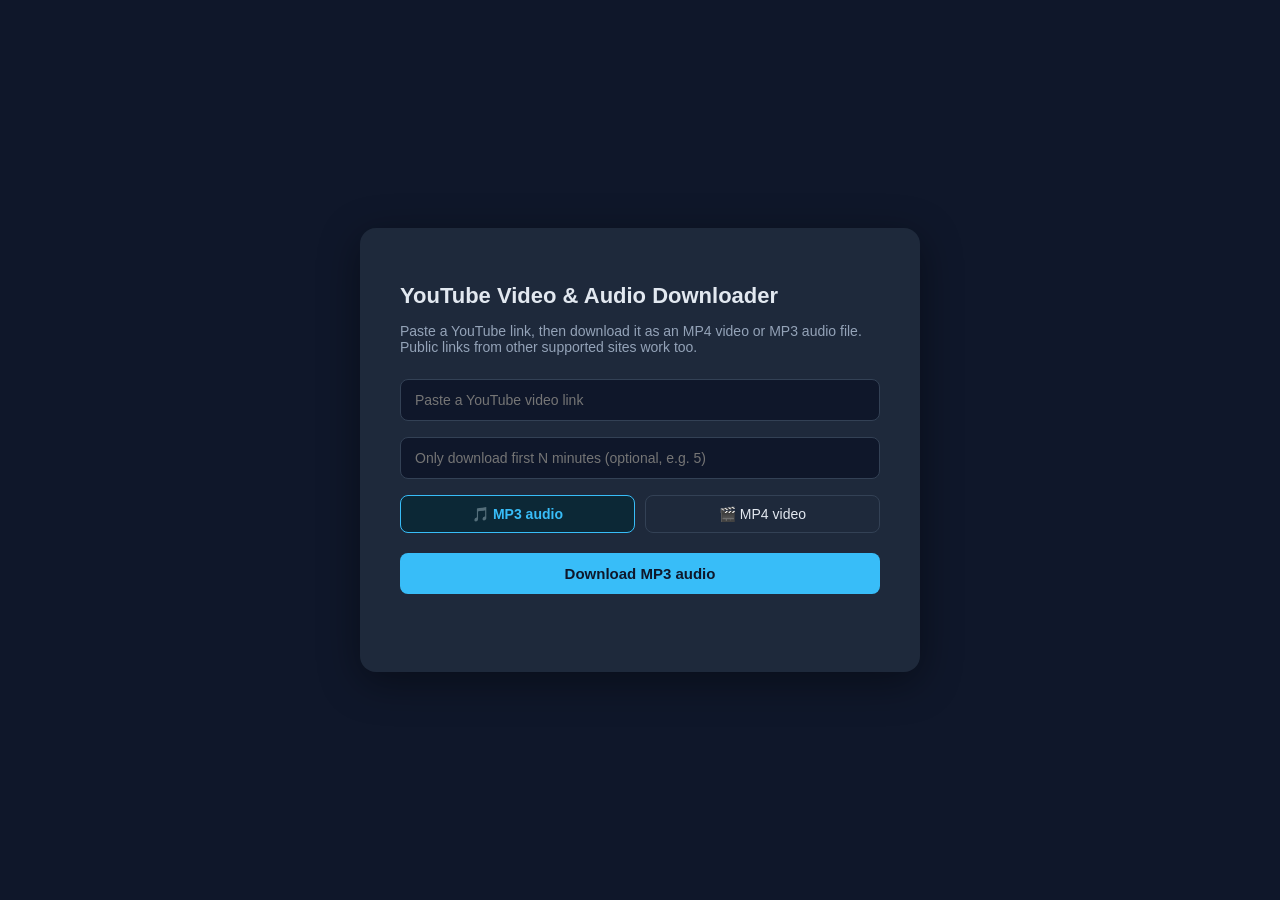
==== templates/index.html @ bb41671f "fix video download" ====
<!DOCTYPE html>
<html lang="en">
<head>
<meta charset="UTF-8">
<title>YouTube Video &amp; Audio Downloader</title>
<style>
  body {
    font-family: -apple-system, BlinkMacSystemFont, "Segoe UI", Arial, sans-serif;
    background: #0f172a;
    color: #e2e8f0;
    display: flex;
    align-items: center;
    justify-content: center;
    min-height: 100vh;
    margin: 0;
  }
  .card {
    background: #1e293b;
    border-radius: 16px;
    padding: 40px;
    width: 100%;
    max-width: 480px;
    box-shadow: 0 10px 40px rgba(0,0,0,0.4);
  }
  h1 {
    font-size: 22px;
    margin-bottom: 8px;
  }
  p.sub {
    color: #94a3b8;
    font-size: 14px;
    margin-bottom: 24px;
  }
  input[type="text"], input[type="number"] {
    width: 100%;
    padding: 12px 14px;
    border-radius: 8px;
    border: 1px solid #334155;
    background: #0f172a;
    color: #e2e8f0;
    font-size: 14px;
    box-sizing: border-box;
    margin-bottom: 16px;
  }
  .formats {
    display: flex;
    gap: 10px;
    margin-bottom: 20px;
  }
  .formats label {
    flex: 1;
    text-align: center;
    padding: 10px;
    border-radius: 8px;
    border: 1px solid #334155;
    cursor: pointer;
    font-size: 14px;
  }
  .formats input {
    display: none;
  }
  .formats input:checked + span {
    color: #38bdf8;
    font-weight: 600;
  }
  .formats label:has(input:checked) {
    border-color: #38bdf8;
    background: #0c2836;
  }
  button {
    width: 100%;
    padding: 12px;
    border: none;
    border-radius: 8px;
    background: #38bdf8;
    color: #0f172a;
    font-weight: 700;
    font-size: 15px;
    cursor: pointer;
  }
  button:disabled {
    opacity: 0.6;
    cursor: not-allowed;
  }
  #status {
    margin-top: 18px;
    font-size: 14px;
    min-height: 20px;
  }
  #status.error { color: #f87171; }
  #status.ok { color: #4ade80; }
  a.download-link {
    display: inline-block;
    margin-top: 10px;
    color: #38bdf8;
    text-decoration: none;
    font-weight: 600;
  }
</style>
</head>
<body>
  <div class="card">
    <h1>YouTube Video &amp; Audio Downloader</h1>
    <p class="sub">Paste a YouTube link, then download it as an MP4 video or MP3 audio file. Public links from other supported sites work too.</p>

    <input type="text" id="url" placeholder="Paste a YouTube video link" />

    <input type="number" id="limitMinutes" min="0" step="0.5"
           placeholder="Only download first N minutes (optional, e.g. 5)" />

    <div class="formats">
      <label>
        <input type="radio" name="fmt" value="mp3" checked>
        <span>🎵 MP3 audio</span>
      </label>
      <label>
        <input type="radio" name="fmt" value="mp4">
        <span>🎬 MP4 video</span>
      </label>
    </div>

    <button id="go">Download MP3 audio</button>
    <div id="status"></div>
  </div>

<script>
const goBtn = document.getElementById('go');
const statusEl = document.getElementById('status');
const urlInput = document.getElementById('url');
const limitInput = document.getElementById('limitMinutes');
const formatInputs = document.querySelectorAll('input[name="fmt"]');

function updateButtonLabel() {
  const fmt = document.querySelector('input[name="fmt"]:checked').value;
  goBtn.textContent = fmt === 'mp4' ? 'Download MP4 video' : 'Download MP3 audio';
}

formatInputs.forEach(input => input.addEventListener('change', updateButtonLabel));

goBtn.addEventListener('click', async () => {
  const url = urlInput.value.trim();
  const fmt = document.querySelector('input[name="fmt"]:checked').value;
  const limitMinutes = limitInput.value.trim();

  statusEl.className = '';
  statusEl.textContent = '';

  if (!url) {
    statusEl.className = 'error';
    statusEl.textContent = 'Please paste a video link first.';
    return;
  }

  goBtn.disabled = true;
  statusEl.textContent = fmt === 'mp4' ? 'Starting video download...' : 'Starting audio download...';

  try {
    const res = await fetch('/generate', {
      method: 'POST',
      headers: { 'Content-Type': 'application/json' },
      body: JSON.stringify({ url, format: fmt, limit_minutes: limitMinutes || null })
    });
    const data = await res.json();

    if (!res.ok) {
      throw new Error(data.error || 'Something went wrong.');
    }

    const jobId = data.job_id;
    statusEl.textContent = fmt === 'mp4'
      ? 'Downloading and preparing the video... this can take a bit for longer videos.'
      : 'Downloading and converting the audio... this can take a bit for longer videos.';
    poll(jobId);
  } catch (err) {
    statusEl.className = 'error';
    statusEl.textContent = err.message;
    goBtn.disabled = false;
  }
});

async function poll(jobId) {
  try {
    const res = await fetch(`/status/${jobId}`);
    const data = await res.json();

    if (data.status === 'done') {
      statusEl.className = 'ok';
      statusEl.innerHTML = `Done: "${data.title}"<br><a class="download-link" href="/download/${jobId}">Click here to download</a>`;
      goBtn.disabled = false;
      return;
    }
    if (data.status === 'error') {
      statusEl.className = 'error';
      statusEl.textContent = 'Error: ' + data.error;
      goBtn.disabled = false;
      return;
    }
    // still queued/downloading
    setTimeout(() => poll(jobId), 1500);
  } catch (err) {
    statusEl.className = 'error';
    statusEl.textContent = 'Lost connection to server.';
    goBtn.disabled = false;
  }
}
</script>
</body>
</html>
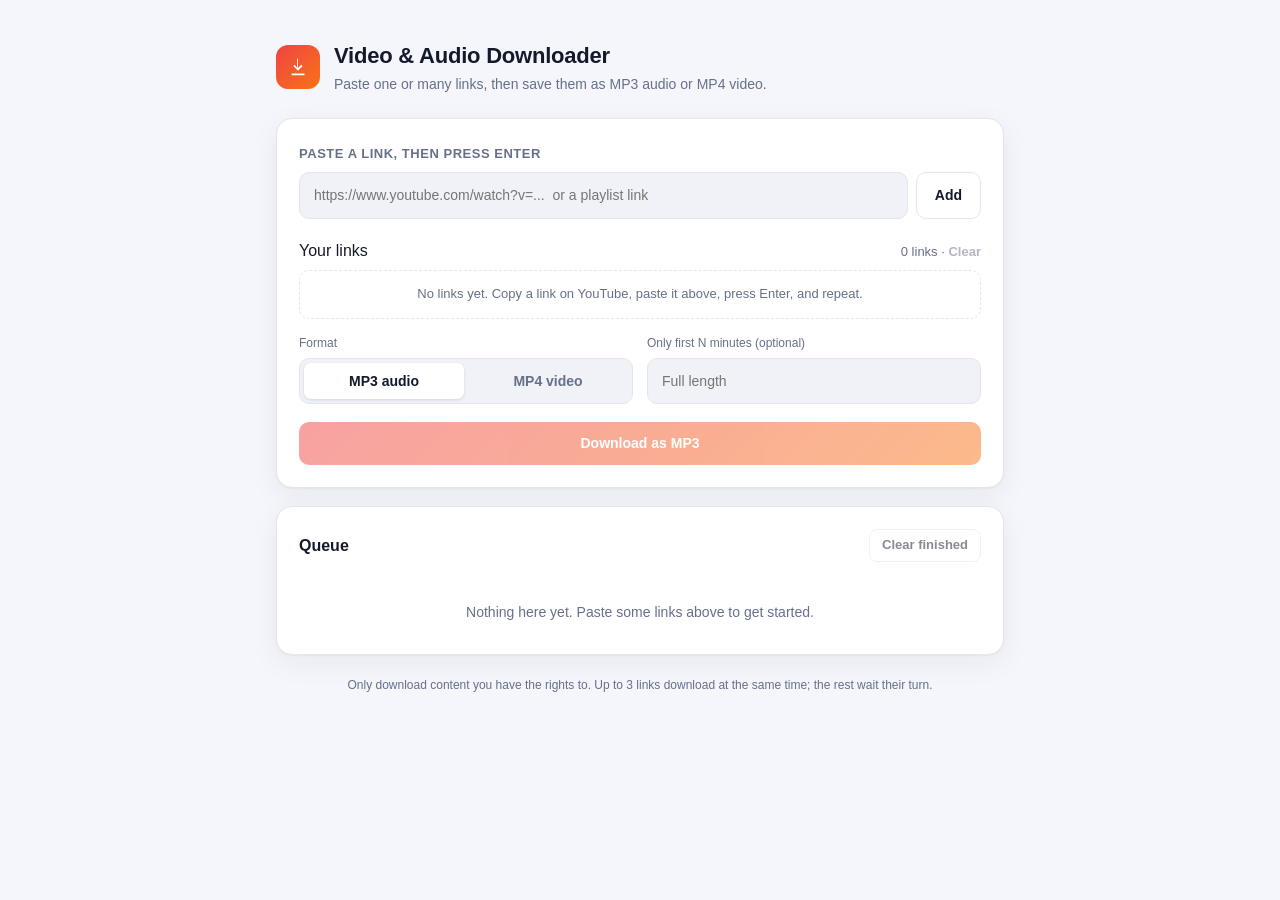
==== commit 3d5969eb: "Change UI" ====
--- a/templates/index.html
+++ b/templates/index.html
@@ -2,207 +2,587 @@
 <html lang="en">
 <head>
 <meta charset="UTF-8">
-<title>YouTube Video &amp; Audio Downloader</title>
+<meta name="viewport" content="width=device-width, initial-scale=1">
+<title>Video &amp; Audio Downloader</title>
 <style>
+  :root {
+    --bg: #f4f6fb;
+    --surface: #ffffff;
+    --surface-2: #f0f2f8;
+    --border: #e2e6ef;
+    --text: #141a2b;
+    --muted: #667089;
+    --accent: #ef4444;
+    --accent-2: #f97316;
+    --accent-soft: #fdecec;
+    --ok: #16a34a;
+    --ok-soft: #e7f6ec;
+    --err: #dc2626;
+    --err-soft: #fdecec;
+    --shadow: 0 1px 2px rgba(20,26,43,.04), 0 8px 30px rgba(20,26,43,.06);
+  }
+  @media (prefers-color-scheme: dark) {
+    :root {
+      --bg: #0b0f19;
+      --surface: #131a2a;
+      --surface-2: #1a2236;
+      --border: #26304a;
+      --text: #e7ebf5;
+      --muted: #8b95ad;
+      --accent-soft: #3a1a1f;
+      --ok: #4ade80;
+      --ok-soft: #12301f;
+      --err: #f87171;
+      --err-soft: #3a1a1f;
+      --shadow: 0 8px 30px rgba(0,0,0,.35);
+    }
+  }
+  * { box-sizing: border-box; }
   body {
-    font-family: -apple-system, BlinkMacSystemFont, "Segoe UI", Arial, sans-serif;
-    background: #0f172a;
-    color: #e2e8f0;
-    display: flex;
-    align-items: center;
-    justify-content: center;
-    min-height: 100vh;
     margin: 0;
-  }
+    font-family: "Segoe UI", -apple-system, BlinkMacSystemFont, Roboto, Arial, sans-serif;
+    background: var(--bg);
+    color: var(--text);
+    line-height: 1.45;
+  }
+  .wrap { max-width: 760px; margin: 0 auto; padding: 40px 16px 64px; }
+
+  header { display: flex; align-items: center; gap: 14px; margin-bottom: 24px; }
+  .logo {
+    width: 44px; height: 44px; border-radius: 12px; flex-shrink: 0;
+    background: linear-gradient(135deg, var(--accent), var(--accent-2));
+    display: grid; place-items: center; color: #fff;
+  }
+  header h1 { font-size: 22px; margin: 0; letter-spacing: -.01em; }
+  header p { margin: 2px 0 0; color: var(--muted); font-size: 14px; }
+
   .card {
-    background: #1e293b;
+    background: var(--surface);
+    border: 1px solid var(--border);
     border-radius: 16px;
-    padding: 40px;
-    width: 100%;
-    max-width: 480px;
-    box-shadow: 0 10px 40px rgba(0,0,0,0.4);
-  }
-  h1 {
-    font-size: 22px;
-    margin-bottom: 8px;
-  }
-  p.sub {
-    color: #94a3b8;
-    font-size: 14px;
-    margin-bottom: 24px;
-  }
+    padding: 22px;
+    box-shadow: var(--shadow);
+  }
+  .card + .card { margin-top: 18px; }
+
+  .label-row { display: flex; justify-content: space-between; align-items: baseline; margin-bottom: 8px; }
+  label.field { font-size: 13px; font-weight: 600; color: var(--muted); text-transform: uppercase; letter-spacing: .04em; }
+  .count { font-size: 13px; color: var(--muted); }
+
+  .add-row { display: flex; gap: 8px; margin-top: 8px; }
+  .add-row input { flex: 1; min-width: 0; }
+  .add-row button { flex-shrink: 0; }
+
+  .pending-head { margin-top: 20px; }
+  .link-btn { background: none; border: none; padding: 0; color: var(--accent); font-size: 13px; font-weight: 600; }
+  .link-btn:disabled { color: var(--muted); }
+  ol#pending {
+    list-style: none; margin: 0; padding: 0; counter-reset: link;
+    max-height: 320px; overflow-y: auto; border-radius: 10px;
+  }
+  ol#pending:not(:empty) { border: 1px solid var(--border); }
+  ol#pending li {
+    counter-increment: link;
+    display: flex; align-items: center; gap: 10px;
+    padding: 8px 8px 8px 12px; font-size: 13px;
+    border-bottom: 1px solid var(--border);
+    animation: pop .2s ease;
+  }
+  ol#pending li:last-child { border-bottom: none; }
+  ol#pending li::before { content: counter(link) "."; color: var(--muted); min-width: 22px; font-variant-numeric: tabular-nums; }
+  ol#pending .url { flex: 1; min-width: 0; overflow: hidden; text-overflow: ellipsis; white-space: nowrap; font-family: Consolas, "SF Mono", monospace; }
+  ol#pending .tag { font-size: 11px; font-weight: 700; padding: 2px 6px; border-radius: 6px; background: var(--accent-soft); color: var(--accent); }
+  @keyframes pop { from { opacity: 0; transform: translateY(-4px); } }
+  .pending-empty { color: var(--muted); font-size: 13px; padding: 14px; text-align: center; border: 1px dashed var(--border); border-radius: 10px; }
+
   input[type="text"], input[type="number"] {
     width: 100%;
     padding: 12px 14px;
-    border-radius: 8px;
-    border: 1px solid #334155;
-    background: #0f172a;
-    color: #e2e8f0;
+    border-radius: 10px;
+    border: 1px solid var(--border);
+    background: var(--surface-2);
+    color: var(--text);
+    font: inherit;
     font-size: 14px;
-    box-sizing: border-box;
-    margin-bottom: 16px;
-  }
-  .formats {
-    display: flex;
-    gap: 10px;
-    margin-bottom: 20px;
-  }
-  .formats label {
-    flex: 1;
-    text-align: center;
-    padding: 10px;
-    border-radius: 8px;
-    border: 1px solid #334155;
-    cursor: pointer;
-    font-size: 14px;
-  }
-  .formats input {
-    display: none;
-  }
-  .formats input:checked + span {
-    color: #38bdf8;
-    font-weight: 600;
-  }
-  .formats label:has(input:checked) {
-    border-color: #38bdf8;
-    background: #0c2836;
-  }
+    outline: none;
+    transition: border-color .15s, box-shadow .15s;
+  }
+  input[type="text"]:focus, input[type="number"]:focus {
+    border-color: var(--accent);
+    box-shadow: 0 0 0 3px color-mix(in srgb, var(--accent) 20%, transparent);
+  }
+
+  .options { display: flex; gap: 14px; margin-top: 16px; flex-wrap: wrap; align-items: end; }
+  .options > div { flex: 1; min-width: 200px; }
+
+  .segmented {
+    display: flex; padding: 4px; gap: 4px;
+    background: var(--surface-2); border: 1px solid var(--border); border-radius: 10px;
+  }
+  .segmented label {
+    flex: 1; text-align: center; padding: 8px 10px; border-radius: 7px;
+    cursor: pointer; font-size: 14px; font-weight: 600; color: var(--muted);
+    transition: background .15s, color .15s;
+  }
+  .segmented input { display: none; }
+  .segmented label:has(input:checked) { background: var(--surface); color: var(--text); box-shadow: 0 1px 3px rgba(0,0,0,.12); }
+
+  .sub-label { display: block; font-size: 12px; color: var(--muted); margin-bottom: 6px; }
+
+  .actions { display: flex; gap: 10px; margin-top: 18px; }
   button {
-    width: 100%;
-    padding: 12px;
-    border: none;
-    border-radius: 8px;
-    background: #38bdf8;
-    color: #0f172a;
-    font-weight: 700;
-    font-size: 15px;
-    cursor: pointer;
-  }
-  button:disabled {
-    opacity: 0.6;
-    cursor: not-allowed;
-  }
-  #status {
-    margin-top: 18px;
-    font-size: 14px;
-    min-height: 20px;
-  }
-  #status.error { color: #f87171; }
-  #status.ok { color: #4ade80; }
-  a.download-link {
-    display: inline-block;
-    margin-top: 10px;
-    color: #38bdf8;
-    text-decoration: none;
-    font-weight: 600;
+    font: inherit; font-weight: 600; font-size: 14px;
+    border-radius: 10px; padding: 11px 18px; cursor: pointer;
+    border: 1px solid var(--border); background: var(--surface); color: var(--text);
+    display: inline-flex; align-items: center; justify-content: center; gap: 8px;
+    transition: transform .05s, opacity .15s, background .15s;
+  }
+  button:active { transform: translateY(1px); }
+  button:disabled { opacity: .5; cursor: not-allowed; }
+  button.primary {
+    flex: 1; border: none; color: #fff;
+    background: linear-gradient(135deg, var(--accent), var(--accent-2));
+  }
+  button.small { padding: 6px 12px; font-size: 13px; border-radius: 8px; }
+  a.btn {
+    text-decoration: none; font-weight: 600; font-size: 13px; padding: 6px 12px; border-radius: 8px;
+    background: var(--ok); color: #fff; white-space: nowrap;
+  }
+
+  #formError { color: var(--err); font-size: 13px; margin-top: 10px; min-height: 0; }
+  #formError:empty { display: none; }
+
+  .queue-head { display: flex; justify-content: space-between; align-items: center; gap: 10px; flex-wrap: wrap; margin-bottom: 14px; }
+  .queue-head h2 { font-size: 16px; margin: 0; }
+  .queue-head .summary { color: var(--muted); font-size: 13px; font-weight: 400; margin-left: 6px; }
+  .queue-head .tools { display: flex; gap: 8px; }
+
+  .empty { text-align: center; color: var(--muted); font-size: 14px; padding: 26px 0 10px; }
+
+  ul#queue { list-style: none; margin: 0; padding: 0; display: flex; flex-direction: column; gap: 10px; }
+  .item {
+    display: grid; grid-template-columns: 38px 1fr auto; gap: 12px; align-items: center;
+    padding: 12px; border: 1px solid var(--border); border-radius: 12px; background: var(--surface-2);
+  }
+  .item .icon {
+    width: 38px; height: 38px; border-radius: 10px; display: grid; place-items: center;
+    background: var(--accent-soft); color: var(--accent); font-size: 12px; font-weight: 700;
+  }
+  .item.done .icon { background: var(--ok-soft); color: var(--ok); }
+  .item.error .icon { background: var(--err-soft); color: var(--err); }
+  .item .meta { min-width: 0; }
+  .item .title { font-size: 14px; font-weight: 600; white-space: nowrap; overflow: hidden; text-overflow: ellipsis; }
+  .item .line { font-size: 12px; color: var(--muted); white-space: nowrap; overflow: hidden; text-overflow: ellipsis; margin-top: 2px; }
+  .item.error .line { color: var(--err); white-space: normal; }
+  .bar { height: 5px; background: var(--border); border-radius: 99px; overflow: hidden; margin-top: 8px; }
+  .bar > span {
+    display: block; height: 100%; width: 0;
+    background: linear-gradient(90deg, var(--accent), var(--accent-2));
+    transition: width .4s ease;
+  }
+  .bar.indeterminate > span { width: 35%; animation: slide 1.2s ease-in-out infinite; }
+  @keyframes slide { 0% { transform: translateX(-100%); } 100% { transform: translateX(300%); } }
+  .item.done .bar, .item.error .bar { display: none; }
+  .item .right { display: flex; gap: 6px; align-items: center; }
+  .icon-btn {
+    padding: 6px; border-radius: 8px; border: 1px solid transparent; background: transparent; color: var(--muted);
+  }
+  .icon-btn:hover { background: var(--surface); border-color: var(--border); color: var(--text); }
+
+  footer { text-align: center; color: var(--muted); font-size: 12px; margin-top: 22px; }
+
+  @media (max-width: 520px) {
+    .wrap { padding-top: 24px; }
+    .item { grid-template-columns: 32px 1fr; }
+    .item .icon { width: 32px; height: 32px; }
+    .item .right { grid-column: 1 / -1; justify-content: flex-end; }
   }
 </style>
 </head>
 <body>
-  <div class="card">
-    <h1>YouTube Video &amp; Audio Downloader</h1>
-    <p class="sub">Paste a YouTube link, then download it as an MP4 video or MP3 audio file. Public links from other supported sites work too.</p>
-
-    <input type="text" id="url" placeholder="Paste a YouTube video link" />
-
-    <input type="number" id="limitMinutes" min="0" step="0.5"
-           placeholder="Only download first N minutes (optional, e.g. 5)" />
-
-    <div class="formats">
-      <label>
-        <input type="radio" name="fmt" value="mp3" checked>
-        <span>🎵 MP3 audio</span>
-      </label>
-      <label>
-        <input type="radio" name="fmt" value="mp4">
-        <span>🎬 MP4 video</span>
-      </label>
-    </div>
-
-    <button id="go">Download MP3 audio</button>
-    <div id="status"></div>
-  </div>
+<div class="wrap">
+  <header>
+    <div class="logo">
+      <svg width="22" height="22" viewBox="0 0 24 24" fill="currentColor" aria-hidden="true"><path d="M12 3v10.17l3.59-3.58L17 11l-5 5-5-5 1.41-1.41L11 13.17V3h1zM5 19h14v2H5z"/></svg>
+    </div>
+    <div>
+      <h1>Video &amp; Audio Downloader</h1>
+      <p>Paste one or many links, then save them as MP3 audio or MP4 video.</p>
+    </div>
+  </header>
+
+  <section class="card">
+    <label class="field" for="urlInput">Paste a link, then press Enter</label>
+    <div class="add-row">
+      <input type="text" id="urlInput" spellcheck="false" autocomplete="off"
+        placeholder="https://www.youtube.com/watch?v=...  or a playlist link">
+      <button id="addBtn">Add</button>
+    </div>
+
+    <div class="label-row pending-head">
+      <span class="field">Your links</span>
+      <span class="count"><span id="linkCount">0</span> · <button class="link-btn" id="clearPending">Clear</button></span>
+    </div>
+    <ol id="pending"></ol>
+    <div class="pending-empty" id="pendingEmpty">No links yet. Copy a link on YouTube, paste it above, press Enter, and repeat.</div>
+
+    <div class="options">
+      <div>
+        <span class="sub-label">Format</span>
+        <div class="segmented">
+          <label><input type="radio" name="fmt" value="mp3" checked>MP3 audio</label>
+          <label><input type="radio" name="fmt" value="mp4">MP4 video</label>
+        </div>
+      </div>
+      <div>
+        <label class="sub-label" for="limitMinutes">Only first N minutes (optional)</label>
+        <input type="number" id="limitMinutes" min="0" step="0.5" placeholder="Full length">
+      </div>
+    </div>
+
+    <div class="actions">
+      <button class="primary" id="go">Download</button>
+    </div>
+    <div id="formError"></div>
+  </section>
+
+  <section class="card">
+    <div class="queue-head">
+      <h2>Queue<span class="summary" id="summary"></span></h2>
+      <div class="tools">
+        <button class="small" id="retryFailed" style="display:none">Retry failed</button>
+        <button class="small" id="clearDone" disabled>Clear finished</button>
+        <a class="btn" id="zipAll" href="#" style="display:none">Download all (.zip)</a>
+      </div>
+    </div>
+    <div class="empty" id="empty">Nothing here yet. Paste some links above to get started.</div>
+    <ul id="queue"></ul>
+  </section>
+
+  <footer>Only download content you have the rights to. Up to 3 links download at the same time; the rest wait their turn.</footer>
+</div>
+
+<template id="itemTpl">
+  <li class="item">
+    <div class="icon"></div>
+    <div class="meta">
+      <div class="title"></div>
+      <div class="line"></div>
+      <div class="bar"><span></span></div>
+    </div>
+    <div class="right"></div>
+  </li>
+</template>
 
 <script>
-const goBtn = document.getElementById('go');
-const statusEl = document.getElementById('status');
-const urlInput = document.getElementById('url');
-const limitInput = document.getElementById('limitMinutes');
-const formatInputs = document.querySelectorAll('input[name="fmt"]');
-
-function updateButtonLabel() {
-  const fmt = document.querySelector('input[name="fmt"]:checked').value;
-  goBtn.textContent = fmt === 'mp4' ? 'Download MP4 video' : 'Download MP3 audio';
-}
-
-formatInputs.forEach(input => input.addEventListener('change', updateButtonLabel));
-
-goBtn.addEventListener('click', async () => {
-  const url = urlInput.value.trim();
-  const fmt = document.querySelector('input[name="fmt"]:checked').value;
-  const limitMinutes = limitInput.value.trim();
-
-  statusEl.className = '';
-  statusEl.textContent = '';
-
-  if (!url) {
-    statusEl.className = 'error';
-    statusEl.textContent = 'Please paste a video link first.';
+const $ = id => document.getElementById(id);
+const urlInput = $('urlInput'), limitInput = $('limitMinutes'), goBtn = $('go');
+const queueEl = $('queue'), emptyEl = $('empty'), summaryEl = $('summary');
+const zipAllEl = $('zipAll'), clearDoneBtn = $('clearDone'), formError = $('formError');
+const tpl = $('itemTpl');
+
+// Every link added in this session: { key, url, fmt, limit, jobId, status, progress, title, error, el }
+const items = [];
+let nextKey = 1;
+
+function parseLinks(text) {
+  const found = text.match(/https?:\/\/[^\s,]+/g) || [];
+  return [...new Set(found)];
+}
+
+function selectedFormat() {
+  return document.querySelector('input[name="fmt"]:checked').value;
+}
+
+// Links the user has added but not started downloading yet.
+const pending = [];
+
+function refreshFormLabels() {
+  const n = pending.length;
+  $('linkCount').textContent = n === 1 ? '1 link' : `${n} links`;
+  $('pendingEmpty').style.display = n ? 'none' : '';
+  $('clearPending').disabled = !n;
+  const what = selectedFormat() === 'mp4' ? 'MP4' : 'MP3';
+  goBtn.textContent = n > 1 ? `Download all ${n} as ${what}` : `Download as ${what}`;
+  goBtn.disabled = !n && !urlInput.value.trim();
+}
+urlInput.addEventListener('input', refreshFormLabels);
+document.querySelectorAll('input[name="fmt"]').forEach(i => i.addEventListener('change', refreshFormLabels));
+
+function renderPending() {
+  const list = $('pending');
+  list.replaceChildren();
+  for (const url of pending) {
+    const li = document.createElement('li');
+    const text = document.createElement('span');
+    text.className = 'url';
+    text.textContent = url;
+    text.title = url;
+    li.append(text);
+    if (isPlaylist(url)) {
+      const tag = document.createElement('span');
+      tag.className = 'tag';
+      tag.textContent = 'PLAYLIST';
+      li.append(tag);
+    }
+    const remove = document.createElement('button');
+    remove.className = 'icon-btn';
+    remove.title = 'Remove';
+    remove.setAttribute('aria-label', 'Remove');
+    remove.innerHTML = '<svg width="14" height="14" viewBox="0 0 24 24" fill="none" stroke="currentColor" stroke-width="2" stroke-linecap="round"><path d="M6 6l12 12M18 6L6 18"/></svg>';
+    remove.onclick = () => { pending.splice(pending.indexOf(url), 1); renderPending(); };
+    li.append(remove);
+    list.append(li);
+  }
+  list.scrollTop = list.scrollHeight;
+  refreshFormLabels();
+}
+
+function addFromInput() {
+  formError.textContent = '';
+  // Pasting several links at once into the box still works.
+  const links = parseLinks(urlInput.value);
+  if (!links.length) {
+    formError.textContent = urlInput.value.trim()
+      ? 'That doesn\'t look like a link. It should start with http:// or https://'
+      : 'Paste a link first.';
+    urlInput.focus();
     return;
   }
-
-  goBtn.disabled = true;
-  statusEl.textContent = fmt === 'mp4' ? 'Starting video download...' : 'Starting audio download...';
-
+  const fresh = links.filter(l => !pending.includes(l));
+  if (!fresh.length) formError.textContent = 'That link is already in your list.';
+  pending.push(...fresh);
+  urlInput.value = '';
+  urlInput.focus();
+  renderPending();
+}
+
+urlInput.addEventListener('keydown', e => {
+  if (e.key === 'Enter') { e.preventDefault(); addFromInput(); }
+});
+$('addBtn').addEventListener('click', addFromInput);
+$('clearPending').addEventListener('click', () => { pending.length = 0; renderPending(); });
+
+// Playlist links: youtube.com/playlist?list=... or a video opened from a
+// playlist (watch?v=...&list=...). "RD..." lists are YouTube's endless
+// auto-generated Mixes, so those are treated as the single video.
+function isPlaylist(url) {
+  try {
+    const u = new URL(url);
+    const list = u.searchParams.get('list');
+    return !!list && !list.startsWith('RD');
+  } catch { return false; }
+}
+
+goBtn.addEventListener('click', () => {
+  formError.textContent = '';
+  // A link still sitting in the box (Enter not pressed yet) counts too.
+  if (urlInput.value.trim()) addFromInput();
+  if (!pending.length) {
+    formError.textContent = 'Add at least one link first.';
+    return;
+  }
+  const fmt = selectedFormat();
+  const limit = limitInput.value.trim() || null;
+  for (const url of pending) {
+    if (isPlaylist(url)) addPlaylist(url, fmt, limit);
+    else addVideo(url, fmt, limit);
+  }
+  pending.length = 0;
+  renderPending();
+  render();
+});
+renderPending();
+
+function addVideo(url, fmt, limit, title) {
+  const item = { key: nextKey++, url, fmt, limit, title, status: 'starting', progress: 0 };
+  items.push(item);
+  createRow(item);
+  start(item);
+  return item;
+}
+
+async function addPlaylist(url, fmt, limit) {
+  // Placeholder row while the playlist is being read; replaced by its videos.
+  const placeholder = { key: nextKey++, url, fmt, limit, status: 'expanding', progress: 0 };
+  items.push(placeholder);
+  createRow(placeholder);
+  updateRow(placeholder);
+  render();
+  try {
+    const res = await fetch('/expand', {
+      method: 'POST',
+      headers: { 'Content-Type': 'application/json' },
+      body: JSON.stringify({ url })
+    });
+    const data = await res.json();
+    if (!res.ok) throw new Error(data.error || 'Could not read this playlist.');
+    if (!data.videos.length) throw new Error('This playlist has no downloadable videos.');
+    if (!items.includes(placeholder)) return; // removed while loading
+    removeItem(placeholder);
+    // Prepend in reverse so the queue shows the playlist in its original order.
+    for (const v of [...data.videos].reverse()) addVideo(v.url, fmt, limit, v.title);
+    render();
+  } catch (err) {
+    // Retry on this row should re-read the playlist, not download one video.
+    placeholder.retry = () => { removeItem(placeholder); addPlaylist(url, fmt, limit); };
+    fail(placeholder, err.message);
+  }
+}
+
+async function start(item) {
+  item.status = 'starting';
+  item.error = null;
+  item.progress = 0;
+  updateRow(item);
   try {
     const res = await fetch('/generate', {
       method: 'POST',
       headers: { 'Content-Type': 'application/json' },
-      body: JSON.stringify({ url, format: fmt, limit_minutes: limitMinutes || null })
+      body: JSON.stringify({ url: item.url, format: item.fmt, limit_minutes: item.limit })
     });
     const data = await res.json();
-
-    if (!res.ok) {
-      throw new Error(data.error || 'Something went wrong.');
-    }
-
-    const jobId = data.job_id;
-    statusEl.textContent = fmt === 'mp4'
-      ? 'Downloading and preparing the video... this can take a bit for longer videos.'
-      : 'Downloading and converting the audio... this can take a bit for longer videos.';
-    poll(jobId);
+    if (!res.ok) throw new Error(data.error || 'Something went wrong.');
+    item.jobId = data.job_id;
+    item.status = 'queued';
+    updateRow(item);
+    poll(item);
   } catch (err) {
-    statusEl.className = 'error';
-    statusEl.textContent = err.message;
-    goBtn.disabled = false;
-  }
+    fail(item, err.message);
+  }
+}
+
+async function poll(item) {
+  if (!items.includes(item)) return; // removed by the user
+  try {
+    const res = await fetch(`/status/${item.jobId}`);
+    const data = await res.json();
+    if (!res.ok) throw new Error(data.error || 'Lost track of this download.');
+    item.status = data.status;
+    item.progress = data.progress || 0;
+    if (data.title) item.title = data.title;
+    if (data.status === 'error') return fail(item, data.error);
+    updateRow(item);
+    render();
+    if (data.status !== 'done') setTimeout(() => poll(item), 1200);
+  } catch (err) {
+    fail(item, err.message === 'Failed to fetch' ? 'Lost connection to the server.' : err.message);
+  }
+}
+
+function fail(item, message) {
+  item.status = 'error';
+  item.error = message;
+  updateRow(item);
+  render();
+}
+
+function hostOf(url) {
+  try { return new URL(url).hostname.replace(/^www\./, ''); } catch { return url; }
+}
+
+function createRow(item) {
+  const el = tpl.content.firstElementChild.cloneNode(true);
+  item.el = el;
+  queueEl.prepend(el);
+}
+
+function updateRow(item) {
+  const el = item.el;
+  el.className = 'item ' + item.status;
+  el.querySelector('.icon').textContent = item.status === 'expanding' ? 'LIST' : item.fmt.toUpperCase();
+  el.querySelector('.title').textContent = item.title || item.url;
+  el.querySelector('.title').title = item.url;
+
+  const line = el.querySelector('.line');
+  const bar = el.querySelector('.bar');
+  const fill = bar.querySelector('span');
+  bar.classList.remove('indeterminate');
+
+  const labels = {
+    expanding: 'Reading playlist…',
+    starting: 'Starting…',
+    queued: 'Waiting for a free slot…',
+    downloading: item.progress ? `Downloading… ${Math.floor(item.progress)}%` : 'Fetching video info…',
+    processing: item.fmt === 'mp3' ? 'Converting to MP3…' : 'Merging video and audio…',
+    done: `Ready · ${hostOf(item.url)}`,
+    error: item.error || 'Failed',
+  };
+  line.textContent = labels[item.status] || item.status;
+
+  if (item.status === 'downloading' && item.progress) {
+    fill.style.width = item.progress + '%';
+  } else {
+    fill.style.width = '';
+    bar.classList.add('indeterminate');
+  }
+
+  const right = el.querySelector('.right');
+  right.replaceChildren();
+  if (item.status === 'done') {
+    const a = document.createElement('a');
+    a.className = 'btn';
+    a.href = `/download/${item.jobId}`;
+    a.textContent = 'Save';
+    right.append(a);
+  }
+  if (item.status === 'error') {
+    const retry = document.createElement('button');
+    retry.className = 'small';
+    retry.textContent = 'Retry';
+    retry.onclick = () => (item.retry ? item.retry() : start(item));
+    right.append(retry);
+  }
+  const remove = document.createElement('button');
+  remove.className = 'icon-btn';
+  remove.title = 'Remove from list';
+  remove.setAttribute('aria-label', 'Remove from list');
+  remove.innerHTML = '<svg width="16" height="16" viewBox="0 0 24 24" fill="none" stroke="currentColor" stroke-width="2" stroke-linecap="round"><path d="M6 6l12 12M18 6L6 18"/></svg>';
+  remove.onclick = () => removeItem(item);
+  right.append(remove);
+}
+
+function removeItem(item) {
+  const i = items.indexOf(item);
+  if (i >= 0) items.splice(i, 1);
+  item.el.remove();
+  render();
+}
+
+clearDoneBtn.addEventListener('click', () => {
+  items.filter(i => i.status === 'done' || i.status === 'error').forEach(removeItem);
 });
 
-async function poll(jobId) {
-  try {
-    const res = await fetch(`/status/${jobId}`);
-    const data = await res.json();
-
-    if (data.status === 'done') {
-      statusEl.className = 'ok';
-      statusEl.innerHTML = `Done: "${data.title}"<br><a class="download-link" href="/download/${jobId}">Click here to download</a>`;
-      goBtn.disabled = false;
-      return;
-    }
-    if (data.status === 'error') {
-      statusEl.className = 'error';
-      statusEl.textContent = 'Error: ' + data.error;
-      goBtn.disabled = false;
-      return;
-    }
-    // still queued/downloading
-    setTimeout(() => poll(jobId), 1500);
-  } catch (err) {
-    statusEl.className = 'error';
-    statusEl.textContent = 'Lost connection to server.';
-    goBtn.disabled = false;
-  }
-}
+const retryFailedBtn = $('retryFailed');
+retryFailedBtn.addEventListener('click', () => {
+  items.filter(i => i.status === 'error').forEach(i => (i.retry ? i.retry() : start(i)));
+  render();
+});
+
+function render() {
+  emptyEl.style.display = items.length ? 'none' : '';
+  const done = items.filter(i => i.status === 'done');
+  const failed = items.filter(i => i.status === 'error').length;
+  const active = items.length - done.length - failed;
+
+  const parts = [];
+  if (items.length) parts.push(`${done.length} of ${items.length} ready`);
+  if (active) parts.push(`${active} in progress`);
+  if (failed) parts.push(`${failed} failed`);
+  summaryEl.textContent = parts.length ? '· ' + parts.join(' · ') : '';
+
+  clearDoneBtn.disabled = done.length + failed === 0;
+  retryFailedBtn.style.display = failed ? '' : 'none';
+  retryFailedBtn.textContent = `Retry ${failed} failed`;
+  if (done.length > 1) {
+    zipAllEl.style.display = '';
+    zipAllEl.textContent = `Download all ${done.length} (.zip)`;
+    zipAllEl.href = '/download_zip?ids=' + done.map(i => i.jobId).join(',');
+  } else {
+    zipAllEl.style.display = 'none';
+  }
+}
+render();
 </script>
 </body>
 </html>
